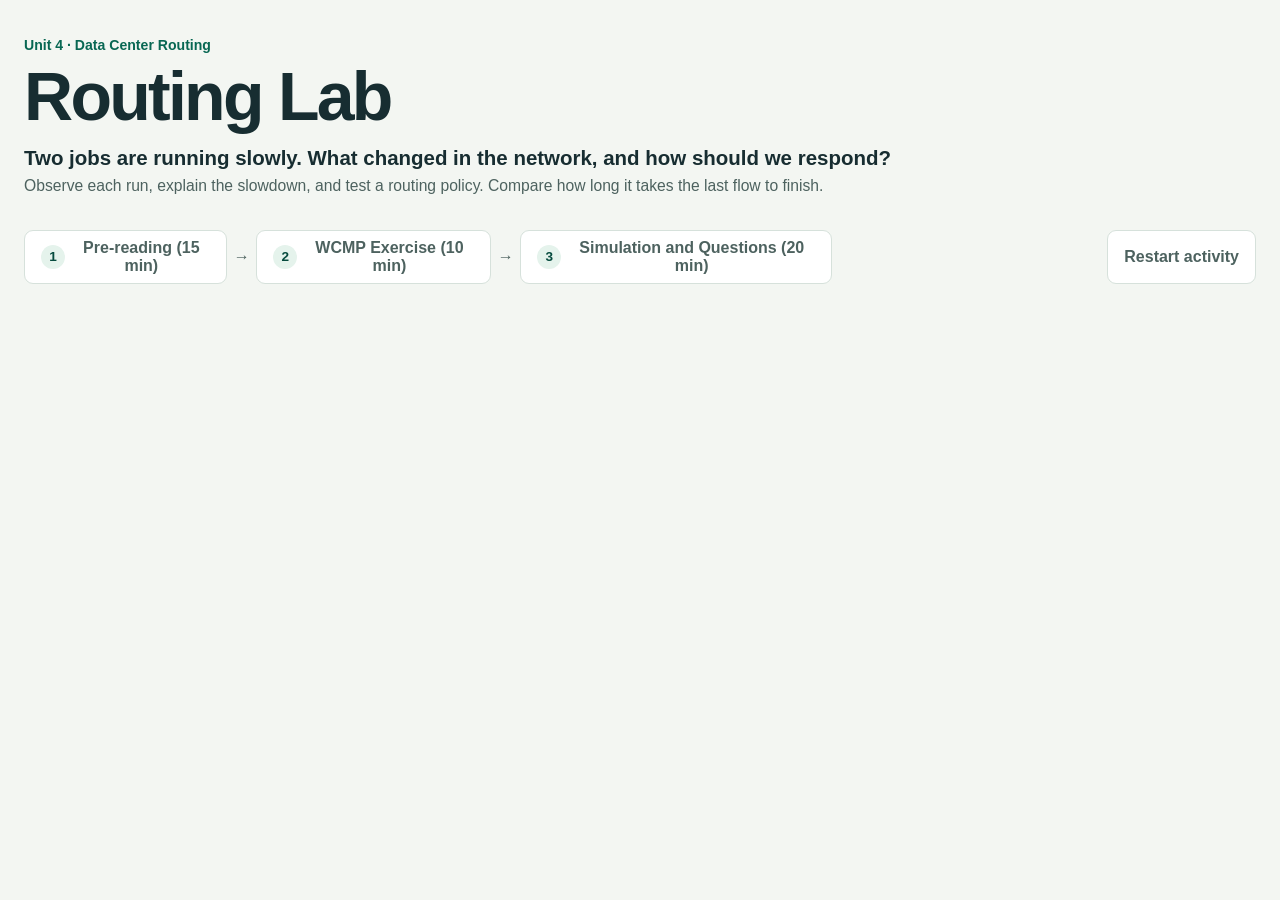
==== index.html @ 0ff70d75 "Clarify activity order and surface simulation results" ====
<!doctype html>
<html lang="en">
<head>
  <meta charset="utf-8">
  <meta name="viewport" content="width=device-width, initial-scale=1">
  <meta name="description" content="A routing lab comparing ECMP, WCMP, and FlowBender across two network scenarios.">
  <title>Routing Lab | Class Preparation</title>
  <link rel="stylesheet" href="lab.css">
  <link rel="stylesheet" href="exercise.css">
  <script defer src="lab.js"></script>
</head>
<body>
<main id="routing-classroom-activity" class="page">
  <header class="page-header">
    <div>
      <p class="eyebrow">Unit 4 · Data Center Routing</p>
      <h1>Routing Lab</h1>
      <p class="intro">Two jobs are running slowly. What changed in the network, and how should we respond?</p>
      <p class="intro intro-secondary">Observe each run, explain the slowdown, and test a routing policy. Compare how long it takes the last flow to finish.</p>
    </div>
  </header>

  <nav class="activity-tabs" aria-label="Activity order">
    <button id="reading-tab" type="button" aria-controls="reading" aria-expanded="false"><span class="activity-step">1</span><span>Pre-reading (15 min)</span></button>
    <span class="activity-arrow" aria-hidden="true">→</span>
    <button id="exercise-tab" type="button" aria-controls="wcmp-exercise" aria-expanded="false"><span class="activity-step">2</span><span>WCMP Exercise (10 min)</span></button>
    <span class="activity-arrow" aria-hidden="true">→</span>
    <button id="simulation-tab" type="button" aria-controls="simulation-panel" aria-expanded="false"><span class="activity-step">3</span><span>Simulation and Questions (20 min)</span></button>
    <button id="rp-reset-activity" class="reset-activity" type="button">Restart activity</button>
  </nav>

  <section class="reading-guide" id="reading" aria-labelledby="reading-tab" hidden>
    <h2 id="reading-title">Read before you run <span class="reading-time">(15 min)</span></h2>
    <p>Read the short excerpts in order. Then complete the WCMP Exercise before starting the simulation. PDF page numbers start at the first page of the file. Count lines from the start of the specified paragraph.</p>
    <div class="reading-papers">
      <details class="reading-paper" data-reading-paper="wcmp">
        <summary>WCMP <span class="reading-time">(7 min)</span></summary>
        <div class="reading-content">
          <ol class="reading-excerpts">
            <li><details class="reading-section">
              <summary>The problem <span class="reading-time">(4 min)</span></summary>
              <div class="reading-content">
                <p>PDF page 1, Abstract. Read both paragraphs in full: lines 1–12 of paragraph 1 and lines 1–11 of paragraph 2.</p>
                <a href="https://cse.hkust.edu.hk/~kaichen/courses/spring2015/comp6611/papers/wcmp-eurosys14.pdf#page=1" target="_blank" rel="noopener">Open WCMP, PDF page 1</a>
                <div><label class="reading-check"><input type="checkbox" data-read-item="wcmp-problem" aria-label="Mark the WCMP problem section as read"> Read</label></div>
              </div>
            </details></li>
            <li><details class="reading-section">
              <summary>The proposed solution <span class="reading-time">(3 min)</span></summary>
              <div class="reading-content">
                <p>PDF page 4, Section 3.1, paragraph 2, lines 1–7. Start at “To implement weighted hashing” and stop after “associated with that egress port.”</p>
                <a href="https://cse.hkust.edu.hk/~kaichen/courses/spring2015/comp6611/papers/wcmp-eurosys14.pdf#page=4" target="_blank" rel="noopener">Open WCMP, PDF page 4</a>
                <div><label class="reading-check"><input type="checkbox" data-read-item="wcmp-solution" aria-label="Mark the WCMP solution section as read"> Read</label></div>
              </div>
            </details></li>
          </ol>
          <label class="reading-check reading-check-all"><input type="checkbox" data-read-all> Mark all WCMP sections as read</label>
        </div>
      </details>
      <details class="reading-paper" data-reading-paper="flowbender">
        <summary>FlowBender <span class="reading-time">(8 min)</span></summary>
        <div class="reading-content">
          <ol class="reading-excerpts">
            <li><details class="reading-section">
              <summary>The problem <span class="reading-time">(2 min)</span></summary>
              <div class="reading-content">
                <p>PDF page 1, Abstract, paragraph 1, lines 1–8. Start at “Datacenter networks provide” and stop after “degrading performance of other flows as well.”</p>
                <a href="https://conferences2.sigcomm.org/co-next/2014/CoNEXT_papers/p149.pdf#page=1" target="_blank" rel="noopener">Open FlowBender, PDF page 1</a>
                <div><label class="reading-check"><input type="checkbox" data-read-item="flowbender-problem" aria-label="Mark the FlowBender problem section as read"> Read</label></div>
              </div>
            </details></li>
            <li><details class="reading-section">
              <summary>Two ways to compare approaches <span class="reading-time">(2 min)</span></summary>
              <div class="reading-content">
                <p>PDF page 2, Introduction, paragraph 3 (the first on this page), lines 1–5. Start at “The solution space for load balancing” and stop after “in a given flow.”</p>
                <a href="https://conferences2.sigcomm.org/co-next/2014/CoNEXT_papers/p149.pdf#page=2" target="_blank" rel="noopener">Open FlowBender, PDF page 2</a>
                <div><label class="reading-check"><input type="checkbox" data-read-item="flowbender-comparison" aria-label="Mark the FlowBender comparison section as read"> Read</label></div>
              </div>
            </details></li>
            <li><details class="reading-section">
              <summary>The proposed solution <span class="reading-time">(3 min)</span></summary>
              <div class="reading-content">
                <p>PDF page 2, Introduction, paragraph 4 (the second on this page), lines 1–11. Start at “We propose FlowBender” and stop after “selectively re-routed.”</p>
                <a href="https://conferences2.sigcomm.org/co-next/2014/CoNEXT_papers/p149.pdf#page=2" target="_blank" rel="noopener">Open FlowBender, PDF page 2</a>
                <div><label class="reading-check"><input type="checkbox" data-read-item="flowbender-solution" aria-label="Mark the FlowBender solution section as read"> Read</label></div>
              </div>
            </details></li>
          </ol>
          <details class="ecn-note reading-section">
            <summary>How FlowBender uses ECN <span class="reading-time">(1 min)</span></summary>
            <p>A congested switch can mark a packet using Explicit Congestion Notification (ECN). The receiver echoes the congestion signal in its acknowledgment, so the sender learns that the packet encountered congestion along the path. If the fraction of acknowledgments reporting congestion exceeds a threshold, the sender changes a packet header value that the switches use for hashing. Subsequent packets in the same flow may then take a different path.</p>
            <label class="reading-check"><input type="checkbox" data-read-item="flowbender-ecn" aria-label="Mark the ECN explanation as read"> Read</label>
          </details>
          <label class="reading-check reading-check-all"><input type="checkbox" data-read-all> Mark all FlowBender sections as read</label>
        </div>
      </details>
    </div>
    <a class="button primary" href="#wcmp-exercise" data-open-section="wcmp-exercise">Start the WCMP exercise</a>
  </section>

  <section id="wcmp-exercise" class="wcmp-exercise" aria-labelledby="exercise-tab" hidden>
    <header>
      <p class="eyebrow">WCMP · Figure 2(a) · About 10 min</p>
      <h2 id="exercise-title" tabindex="-1">Follow the 12 flows</h2>
      <p>Twelve flows travel from the source switch to the same destination. Every link shown has a capacity of 10 Gb/s. At the start, ECMP assigns three flows to each of the source switch’s four uplinks.</p>
    </header>
    <div class="exercise-layout">
      <figure class="exercise-figure">
        <svg class="exercise-diagram" viewBox="0 0 600 357" role="img" aria-labelledby="exercise-diagram-title exercise-diagram-desc">
          <title id="exercise-diagram-title">Two-stage Clos topology from WCMP Figure 2(a)</title>
          <desc id="exercise-diagram-desc">Three S2 switches above three S1 switches and host groups. Traffic travels up from S1₀ through the S2 layer and down to S1₂.</desc>
          <defs>
            <marker id="exercise-arrowhead" markerWidth="9" markerHeight="9" refX="8" refY="4.5" orient="auto" markerUnits="userSpaceOnUse">
              <path d="M0 0 L9 4.5 L0 9 Z" fill="#172d31"/>
            </marker>
          </defs>
          <g class="exercise-physical-links" fill="none">
            <path d="M118 71 V235 M132 71 V235 M293 71 V235 M307 71 V235 M468 71 V235 M482 71 V235"/>
            <path d="M125 71 L300 235 M125 71 L475 235 M300 71 L125 235 M300 71 L475 235 M475 71 L125 235 M475 71 L300 235"/>
          </g>
          <g class="exercise-host-links" fill="none">
            <path d="M125 278 V303 M300 278 V303 M475 278 V303"/>
          </g>
          <g class="exercise-switches">
            <rect class="upper-switch" x="72" y="25" width="106" height="46" rx="6"/>
            <rect class="upper-switch" x="247" y="25" width="106" height="46" rx="6"/>
            <rect class="upper-switch" x="422" y="25" width="106" height="46" rx="6"/>
            <text x="125" y="53">S2₀</text><text x="300" y="53">S2₁</text><text x="475" y="53">S2₂</text>
            <rect class="endpoint-switch" x="72" y="235" width="106" height="43" rx="6"/>
            <rect x="247" y="235" width="106" height="43" rx="6"/>
            <rect class="endpoint-switch" x="422" y="235" width="106" height="43" rx="6"/>
            <text x="125" y="261">S1₀</text><text x="300" y="261">S1₁</text><text x="475" y="261">S1₂</text>
            <rect x="85" y="294" width="72" height="29" rx="3"/><rect x="89" y="298" width="72" height="29" rx="3"/><rect x="93" y="302" width="72" height="29" rx="3"/>
            <rect x="260" y="294" width="72" height="29" rx="3"/><rect x="264" y="298" width="72" height="29" rx="3"/><rect x="268" y="302" width="72" height="29" rx="3"/>
            <rect x="435" y="294" width="72" height="29" rx="3"/><rect x="439" y="298" width="72" height="29" rx="3"/><rect x="443" y="302" width="72" height="29" rx="3"/>
            <text x="129" y="321">Hosts</text><text x="304" y="321">Hosts</text><text x="479" y="321">Hosts</text>
            <text class="diagram-caption" x="125" y="348">1.1.3.0/24</text><text class="diagram-caption" x="300" y="348">1.1.2.0/24</text><text class="diagram-caption" x="475" y="348">1.1.1.0/24</text>
          </g>
          <g class="exercise-flow-arrows">
            <path id="exercise-source-arrow" d="M57 298 V245"/>
            <g data-diagram-drop="a"><path class="exercise-hit-area" d="M109 214 V181"/><path id="exercise-uplink-arrow-a" d="M109 214 V181"/></g>
            <g data-diagram-drop="b"><path class="exercise-hit-area" d="M139 190 V155"/><path id="exercise-uplink-arrow-b" d="M139 190 V155"/></g>
            <g data-diagram-drop="c"><path class="exercise-hit-area" d="M162 206 L194 176"/><path id="exercise-uplink-arrow-c" d="M162 206 L194 176"/></g>
            <g data-diagram-drop="d"><path class="exercise-hit-area" d="M183 219 L220 202"/><path id="exercise-uplink-arrow-d" d="M183 219 L220 202"/></g>
            <path id="exercise-shared-link" d="M164 78 L209 101"/>
            <path id="exercise-downlink-arrow-1" d="M323 80 L354 110"/>
            <path id="exercise-downlink-arrow-2" d="M494 80 V111"/>
          </g>
          <g class="exercise-link-labels">
            <text id="exercise-source-count" x="52" y="266" text-anchor="end">12</text>
            <text x="52" y="284" text-anchor="end">flows</text>
            <text id="exercise-link-a" x="101" y="187" text-anchor="end">3</text>
            <text id="exercise-link-b" x="147" y="160">3</text>
            <text id="exercise-link-c" x="195" y="169">3</text>
            <text id="exercise-link-d" x="226" y="205">3</text>
            <text id="exercise-downlink-0" x="216" y="100">6</text>
            <text id="exercise-downlink-1" x="362" y="108">3</text>
            <text id="exercise-downlink-2" x="503" y="106">3</text>
          </g>
        </svg>
        <figcaption>Topology from <a href="https://cse.hkust.edu.hk/~kaichen/courses/spring2015/comp6611/papers/wcmp-eurosys14.pdf#page=2" target="_blank" rel="noopener">WCMP Figure 2(a)</a>. Dashed lines show physical links. Arrows show the direction and number of flows.</figcaption>
        <dl class="exercise-metrics" aria-label="Current allocation">
          <div><dt>Flows assigned</dt><dd id="exercise-assigned">12 / 12</dd></div>
          <div><dt>Slowest flow</dt><dd id="exercise-rate">1.67 Gb/s</dd></div>
        </dl>
      </figure>
      <section class="exercise-task" id="exercise-diagnosis" aria-labelledby="exercise-question">
        <p class="eyebrow">Step 1 of 2</p>
        <h3 id="exercise-question" tabindex="-1">Why do some flows get less bandwidth?</h3>
        <form id="exercise-answer">
          <fieldset>
            <legend class="sr-only">Choose the explanation that fits the diagram</legend>
            <label><input type="radio" name="cause" value="split" required> The flows are unevenly split across the four source uplinks.</label>
            <label><input type="radio" name="cause" value="capacity"> Some physical links have less than 10 Gb/s of capacity.</label>
            <label><input type="radio" name="cause" value="shared"> Flows from two uplinks share one link farther downstream.</label>
          </fieldset>
          <button class="button primary" type="submit">Check answer</button>
        </form>
        <p class="exercise-feedback" id="exercise-feedback" role="status" hidden></p>
        <button class="button primary" id="exercise-continue" type="button" hidden>Redistribute the flows</button>
      </section>
      <section class="exercise-task" id="exercise-allocation" aria-labelledby="exercise-allocation-title" hidden>
        <p class="eyebrow">Step 2 of 2</p>
        <h3 id="exercise-allocation-title" tabindex="-1">Maximize the slowest flow’s rate</h3>
        <p class="exercise-goal">Assign all 12 flows. Find a split that gives the slowest flow as much bandwidth as possible.</p>
        <div class="exercise-feedback success exercise-complete" id="exercise-success" hidden>
          <div role="status">
            <h4>Success! Every flow gets 2.5 Gb/s.</h4>
            <p>Each link into the destination carries four flows. Uplinks A and B share one downstream link, so their total matters. The paper illustrates WCMP’s 1:1:2:2 hashing weights with a split of 2, 2, 4, 4.</p>
          </div>
          <a class="button primary exercise-next" href="#start-simulation" data-open-section="simulation-panel">Continue to the simulation</a>
        </div>
        <p>Drag flows from the bank onto an uplink arrow or card. You can also select a flow and then select a card. The arrows show how many flows each link carries.</p>
        <div class="exercise-drop-zone exercise-bank" data-drop-zone="bank">
          <button class="exercise-drop-label" type="button" data-place="bank">Flow bank <strong data-count>12</strong></button>
          <div class="exercise-tokens" data-tokens></div>
        </div>
        <div class="exercise-uplinks" aria-label="Source uplinks">
          <div class="exercise-drop-zone" data-drop-zone="a"><button class="exercise-drop-label" type="button" data-place="a">A · S2₀ <strong data-count>0</strong></button><div class="exercise-tokens" data-tokens></div></div>
          <div class="exercise-drop-zone" data-drop-zone="b"><button class="exercise-drop-label" type="button" data-place="b">B · S2₀ <strong data-count>0</strong></button><div class="exercise-tokens" data-tokens></div></div>
          <div class="exercise-drop-zone" data-drop-zone="c"><button class="exercise-drop-label" type="button" data-place="c">C · S2₁ <strong data-count>0</strong></button><div class="exercise-tokens" data-tokens></div></div>
          <div class="exercise-drop-zone" data-drop-zone="d"><button class="exercise-drop-label" type="button" data-place="d">D · S2₂ <strong data-count>0</strong></button><div class="exercise-tokens" data-tokens></div></div>
        </div>
        <p id="exercise-move-status" class="fine" aria-live="polite"></p>
        <div class="exercise-actions">
          <button class="button subtle" id="exercise-back" type="button">Back to diagnosis</button>
          <button class="button subtle" id="exercise-reset" type="button">Return all flows to the bank</button>
        </div>
      </section>
    </div>
  </section>

  <section id="simulation-panel" aria-labelledby="simulation-tab" hidden>
  <section class="simulation-intro" aria-labelledby="simulation-intro-title">
    <h2 id="simulation-intro-title" tabindex="-1">How to use the simulation</h2>
    <p>The numbered hosts on the left send packets to one receiver on the right. Packets travel along two paths, A and B. Color and number identify each flow. The diagram shows each path’s capacity and the packets waiting in its queue.</p>
    <p>In each case, run the healthy network first, then see what changes. Use the diagram to diagnose the slowdown. Predict what a routing policy will do, test it, and compare how many cycles it takes for the last packet to arrive. Answer the review questions and bring one observation to class.</p>
  </section>
  <nav class="journey" id="start-simulation" tabindex="-1" aria-label="Activity progress">
    <ol class="journey-cases">
      <li id="rp-case-a"><span class="journey-number">A</span><span>Case A</span></li>
      <li id="rp-case-b"><span class="journey-number">B</span><span>Case B</span></li>
      <li id="rp-case-review"><span class="journey-number">C</span><span>Class discussion</span></li>
    </ol>
    <div id="rp-stage-progress" class="progress" role="progressbar" aria-label="Activity progress" aria-valuemax="13" aria-valuemin="0" aria-valuenow="0"><span id="rp-stage-fill"></span></div>
    <div id="rp-stage" class="journey-count"></div>
  </nav>

  <div class="workspace">
    <section class="task" aria-labelledby="rp-heading">
      <ol class="step-list" id="rp-steps" aria-label="Case steps">
        <li>Baseline</li><li>Observe</li><li>Diagnose</li><li>Test</li><li>Compare</li>
      </ol>
      <h2 id="rp-heading" tabindex="-1"></h2>
      <p id="rp-context" class="context"></p>
      <a href="#rp-results" id="rp-view-results" class="results-link" hidden><span aria-hidden="true">↓</span> View the queue graph and results table</a>
      <div id="rp-question-title" class="question-title"></div>
      <div id="rp-answers" class="answers" role="group" aria-labelledby="rp-question-title">
        <button type="button" class="answer" id="rp-option-0" aria-pressed="false"><span class="answer-letter" aria-hidden="true">A</span><span><strong id="rp-option-name-0" hidden></strong><span id="rp-option-text-0"></span></span></button>
        <button type="button" class="answer" id="rp-option-1" aria-pressed="false"><span class="answer-letter" aria-hidden="true">B</span><span><strong id="rp-option-name-1" hidden></strong><span id="rp-option-text-1"></span></span></button>
        <button type="button" class="answer" id="rp-option-2" aria-pressed="false"><span class="answer-letter" aria-hidden="true">C</span><span><strong id="rp-option-name-2" hidden></strong><span id="rp-option-text-2"></span></span></button>
      </div>
      <div class="feedback" id="rp-feedback" aria-live="polite" hidden></div>
      <section id="rp-class-note" class="class-note" aria-labelledby="note-title" hidden>
        <h3 id="note-title">Bring one observation to class</h3>
        <label for="rp-note">Imagine you are the sender and receive congestion feedback. What evidence from the simulation would help you decide what to do? Which of that evidence can the sender actually see?</label>
        <textarea id="rp-note" rows="4" maxlength="500" placeholder="Before trying another path, I would want to know…"></textarea>
        <p class="fine">Your answer is saved in this browser. Bring it to the discussion. It is ungraded.</p>
      </section>
      <div class="task-footer">
        <p id="rp-next-hint" class="fine"></p>
        <div class="action-row">
          <div class="primary-slot">
            <button type="button" class="button primary" id="rp-guide" hidden>Go to the run ↓</button>
            <button type="button" class="button primary" id="rp-check" disabled hidden>Check answer</button>
            <button type="button" class="button primary" id="rp-next" disabled hidden>Next</button>
          </div>
          <button type="button" class="button subtle" id="rp-back" disabled>Back</button>
        </div>
        <button type="button" class="button subtle" id="rp-another" disabled hidden>Try another policy</button>
      </div>
    </section>

    <section class="simulation" aria-labelledby="sim-title">
      <div class="sim-header">
        <div><h2 id="sim-title">Network simulation</h2><p id="rp-run-title"></p></div>
        <span id="rp-active-method" dir="ltr" class="method"></span>
      </div>
      <div class="diagram-card">
        <div class="diagram-controls">
          <div class="transport" aria-label="Run controls">
            <button id="rp-play" type="button" class="button run">Run</button>
            <button id="rp-pause" type="button" class="button deck-button" disabled>Pause</button>
            <button id="rp-restart" type="button" class="button deck-button">Reset run</button>
          </div>
          <label class="speed">Speed <output id="rp-speed-label" dir="ltr">1×</output><input type="range" id="rp-speed" min=".25" max="2" step=".25" value="1"></label>
        </div>
        <div class="diagram">
          <svg id="rp-network" class="rp-network" role="img" aria-label="Senders, two paths, packets, capacities, and queues"></svg>
        </div>
        <div class="diagram-status" id="rp-clock"></div>
        <p class="diagram-key">A flow’s number and color identify its packets. Dashed links are down. A thick white outline marks congestion.</p>
      </div>
      <div id="rp-event" class="event" aria-live="polite" hidden></div>
      <a href="#rp-heading" id="rp-return" class="button subtle return-link" hidden>Continue the activity ↑</a>
      <section id="rp-results" class="analysis-panel run-results" aria-labelledby="results-title" tabindex="-1" hidden>
        <h3 id="results-title">Run results</h3>
        <section id="rp-comparison" aria-labelledby="comparison-title" hidden>
          <div class="panel-head">
            <h4 id="comparison-title">Queue length by cycle</h4>
            <label>Path <select id="rp-chart-path"><option value="0">A</option><option value="1">B</option></select></label>
          </div>
          <div class="chart-legend"><span class="chart-key baseline">Baseline · <bdi>ECMP</bdi></span><span class="chart-key">Trial · <bdi id="rp-chart-method"></bdi></span></div>
          <svg id="rp-chart" class="rp-chart" viewBox="0 0 420 155" role="img" aria-label="Queue length by cycle"></svg>
          <p id="rp-chart-summary"></p>
          <p class="fine">Each line ends when the last packet arrives in that run.</p>
        </section>
        <h4>Completion times by policy</h4>
        <div id="rp-scores" class="scores"></div>
        <a href="#rp-heading" id="rp-back-to-question" class="button subtle" hidden>↑ Back to the activity</a>
      </section>
      <section id="rp-tracker" class="analysis-panel" aria-labelledby="track-title" hidden>
        <div class="panel-head"><h3 id="track-title">Flow tracker</h3>
          <label id="rp-flow-picker" hidden>Highlight <select id="rp-flow-filter"><option value="all">All flows</option><option value="0">Flow 1</option><option value="1">Flow 2</option><option value="2">Flow 3</option><option value="3">Flow 4</option><option value="4">Flow 5</option><option value="5">Flow 6</option></select></label>
        </div>
        <p id="rp-track-status"></p>
        <ol id="rp-timeline" class="timeline"></ol>
      </section>
      <details id="rp-flow-details" class="flow-details"><summary>Flow completion times</summary><div id="rp-flow-progress"></div></details>
    </section>
  </div>
  <footer class="page-footer">
    <details>
      <summary>What does the model simulate?</summary>
      <p>Each run starts with new flows. A sender produces one packet per cycle, and each active link forwards one packet per cycle. Trials use the same network conditions as the slow baseline, with a different routing policy.</p>
      <p>A switch marks congestion when its queue reaches four packets. Feedback takes time to return, and the sender checks it in time windows. The model simplifies controller updates, rate control, packet loss, and packet reordering. Completion times come from the simulation.</p>
    </details>
  </footer>
  </section>
</main>
<script src="tabs.js"></script>
<script src="exercise.js"></script>
<script src="reading.js"></script>
</body>
</html>
---- lab.css ----
:root {
  color-scheme: light;
  font-family: "Rubik", Arial, sans-serif;
  color: #172d31;
  background: #f3f6f2;
  --ink: #172d31;
  --muted-ink: #4d625f;
  --line: #d6e1db;
  --paper: #fff;
  --accent: #086753;
  --accent-dark: #064b3e;
  --soft: #e5f3ec;
  --viz-series-1: #087b60;
  --viz-series-2: #a35419;
  --viz-series-3: #3965ad;
  --viz-series-4: #964a92;
  --viz-series-5: #93651b;
  --viz-series-6: #258293;
  --foreground: var(--ink);
  --muted-foreground: #526666;
  --border: #c9d6d1;
}
* { box-sizing: border-box; }
[hidden] { display: none !important; }
body { margin: 0; }
button, input, select, textarea { font: inherit; }
button, select, summary { cursor: pointer; }
button:disabled { cursor: default; }
:focus-visible { outline: 3px solid #0c866d; outline-offset: 3px; }
a { color: var(--accent); }
summary { font-weight: 700; }
h1, h2, h3, p, ol, dl, dd { margin: 0; }
p { line-height: 1.55; }
.page { width: min(100% - 3rem, 1270px); margin-inline: auto; padding-block: 2.2rem 2rem; }
.page-header { display: flex; justify-content: space-between; align-items: start; gap: 1.25rem; margin-block-end: 1.6rem; }
.eyebrow { color: var(--accent); font-size: .88rem; font-weight: 700; }
h1 { font-size: clamp(2.45rem, 5.5vw, 4.25rem); line-height: 1.03; letter-spacing: -.04em; margin-block: .28rem .65rem; }
.intro { font-weight: 700; font-size: clamp(1.05rem, 2vw, 1.28rem); }
.intro-secondary { font-size: .98rem; font-weight: 400; color: var(--muted-ink); }
.activity-tabs { display: flex; flex-wrap: wrap; gap: .4rem; margin-block-end: 1rem; padding-block: .4rem; position: sticky; top: 0; z-index: 2; background: #f3f6f2; }
.activity-tabs button { display: inline-flex; align-items: center; justify-content: center; gap: .45rem; min-height: 44px; padding: .5rem 1rem; border: 1px solid var(--line); border-radius: 9px; background: var(--paper); color: var(--muted-ink); font-weight: 700; }
.activity-tabs button[aria-expanded="true"] { background: var(--accent); color: #fff; border-color: var(--accent); }
.activity-tabs button:hover:not([aria-expanded="true"]) { background: var(--soft); color: var(--accent-dark); }
.activity-step { display: grid; place-items: center; flex: 0 0 1.5rem; height: 1.5rem; border-radius: 50%; background: var(--soft); color: var(--accent-dark); font-size: .85rem; }
.activity-arrow { display: none; align-self: center; color: var(--muted-ink); }
.activity-tabs .reset-activity { margin-inline-start: auto; }
.simulation-intro { padding: 1rem; margin-block-end: 1rem; border: 1px solid var(--line); border-radius: 14px; background: var(--paper); }
.simulation-intro h2 { font-size: 1.15rem; }
.simulation-intro p { margin-block-start: .45rem; color: var(--muted-ink); max-width: 82ch; }
.reading-guide > .button { display: inline-flex; align-items: center; text-decoration: none; }
.reading-guide { display: grid; gap: .85rem; border: 1px solid var(--line); border-radius: 18px; background: var(--paper); padding: clamp(1rem, 2vw, 1.6rem); margin-block-end: 1rem; }
.reading-guide > p, .reading-excerpts p { color: var(--muted-ink); }
.reading-papers { display: grid; grid-template-columns: repeat(2, minmax(0, 1fr)); gap: .8rem; align-items: start; }
.reading-paper { border: 1px solid var(--line); border-radius: 12px; padding: 1rem; }
.reading-time { color: var(--muted-ink); white-space: nowrap; font-size: .9em; font-weight: 500; }
.reading-content { margin-block-start: .55rem; }
.reading-excerpts { padding-inline-start: 1.5rem; margin-block-start: .55rem; }
.reading-excerpts li + li { margin-block-start: .9rem; }
.reading-excerpts p { margin-block: .18rem .25rem; }
.reading-excerpts a { font-weight: 700; font-size: .9rem; }
.reading-section > summary { padding-block: .4rem; }
.reading-check { display: inline-flex; align-items: center; gap: .35rem; min-height: 36px; margin-block-start: .5rem; padding-inline: .45rem; border: 1px solid var(--line); border-radius: 7px; background: #f4f8f6; cursor: pointer; font-size: .85rem; }
.reading-check input { accent-color: var(--accent); margin: 0; }
.reading-check:has(input:checked) { background: var(--soft); border-color: var(--accent); }
.reading-check-all, .ecn-note { margin-block-start: 1rem; }
.ecn-note { background: var(--soft); border-radius: 9px; padding: .3rem .65rem; }
.ecn-note p { margin-block-start: .45rem; }
.reading-guide > .button { justify-self: start; }
#reading, #start-simulation, #rp-heading, #rp-results { scroll-margin-block-start: 8rem; }
.journey { display: grid; grid-template-columns: minmax(0, 1fr) auto; column-gap: 1rem; align-items: center; padding: .7rem .95rem; border: 1px solid var(--line); border-radius: 14px; background: var(--paper); margin-block-end: 1rem; }
.journey-cases { list-style: none; padding: 0; grid-column: 1/-1; display: grid; grid-template-columns: repeat(3, 1fr); gap: .45rem; margin-block-end: .6rem; }
.journey-cases li { display: flex; align-items: center; gap: .5rem; min-height: 36px; color: var(--muted-ink); padding-inline: .34rem; font-size: .91rem; }
.journey-cases li[aria-current="step"] { color: var(--accent-dark); font-weight: 700; }
.journey-number { display: grid; place-items: center; flex: 0 0 1.65rem; block-size: 1.65rem; border-radius: 50%; background: #edf2ef; }
[aria-current="step"] .journey-number { background: var(--accent); color: #fff; }
.progress { height: 5px; border-radius: 10px; overflow: hidden; background: #e5ece7; }
.progress span { display: block; background: var(--accent); width: 0; height: 100%; }
.journey-count { font-size: .8rem; color: var(--muted-ink); }
.workspace { display: grid; grid-template-columns: minmax(300px, .87fr) minmax(0, 1.4fr); gap: 1rem; align-items: start; }
.task, .simulation { padding: clamp(.9rem, 2vw, 1.45rem); background: var(--paper); border: 1px solid var(--line); border-radius: 18px; min-width: 0; }
.task { display: grid; gap: .75rem; }
.task h2 { font-size: clamp(1.4rem, 2vw, 1.75rem); line-height: 1.15; }
.step-list { display: flex; flex-wrap: wrap; gap: .28rem; list-style: none; padding: 0; margin-block-end: .25rem; }
.step-list li { padding: .28rem .47rem; border-radius: 6px; color: var(--muted-ink); font-size: .81rem; }
.step-list [aria-current="step"] { color: var(--accent-dark); background: var(--soft); font-weight: 700; }
.context { color: var(--muted-ink); }
.question-title { font-size: 1.02rem; font-weight: 700; line-height: 1.45; }
.question-title:empty { display: none; }
.answers { display: grid; gap: .5rem; }
.answer { text-align: start; display: grid; grid-template-columns: auto minmax(0,1fr); align-items: center; gap: .65rem; padding: .65rem .7rem; min-height: 56px; border: 1px solid var(--line); border-radius: 10px; background: #fcfdfc; color: var(--ink); line-height: 1.35; }
.answer strong { display: block; text-align: start; unicode-bidi: isolate; margin-block-end: .13rem; }
.answer-letter { display: grid; place-items: center; block-size: 1.65rem; inline-size: 1.65rem; border-radius: .4rem; background: #edf2ef; font-size: .82rem; }
.answer:hover:not(:disabled) { border-color: #588e80; }
.answer[aria-pressed="true"] { border-color: var(--accent); background: var(--soft); box-shadow: inset 0 0 0 1px var(--accent); }
.answer[aria-pressed="true"] .answer-letter { background: var(--accent); color: #fff; }
.feedback, .event { border-radius: 9px; padding: .68rem .78rem; background: #eff6f2; color: #224f43; line-height: 1.5; font-size: .93rem; }
.feedback[data-state="retry"] { background: #fff3df; color: #6d4717; }
.task-footer { border-top: 1px solid var(--line); padding-block-start: .85rem; display: grid; gap: .55rem; }
.action-row { display: grid; grid-template-columns: minmax(0, 1fr) auto; gap: .5rem; }
.primary-slot > button { width: 100%; }
.button { border: 1px solid transparent; border-radius: 8px; min-height: 42px; padding: .44rem .72rem; line-height: 1.18; font-weight: 700; }
.primary { color: #fff; background: var(--accent); }
.primary:hover:not(:disabled) { background: var(--accent-dark); }
.subtle { color: var(--accent-dark); background: #f2f7f4; border-color: var(--line); }
.subtle:hover:not(:disabled) { background: var(--soft); }
.button:disabled { opacity: .50; }
.fine { color: var(--muted-ink); font-size: .86rem; }
.class-note { background: var(--soft); border-radius: 11px; padding: .8rem; display: grid; gap: .55rem; }
.class-note label { line-height: 1.5; }
textarea, select { border: 1px solid #adc2b9; border-radius: 7px; background: #fff; color: var(--ink); padding: .42rem .5rem; }
textarea { width: 100%; resize: vertical; }
.simulation { display: grid; gap: .85rem; scroll-margin-top: 1rem; }
.sim-header, .panel-head { display: flex; align-items: center; justify-content: space-between; flex-wrap: wrap; gap: .45rem .8rem; }
.sim-header h2 { font-size: 1.28rem; }
.sim-header p { color: var(--muted-ink); font-size: .91rem; }
.method { font-family: "IBM Plex Mono", ui-monospace, monospace; color: var(--accent-dark); background: var(--soft); font-weight: 700; border-radius: 7px; padding: .34rem .6rem; font-size: .83rem; }
.diagram-card { background: #132c30; border-radius: 13px; color: #edf7f2; overflow: hidden; --foreground:#eef8f3; --border:#547a79; --muted:#294e50; --muted-foreground:#a0bdba; --background:#183638; --viz-series-1:#63e6a5; --viz-series-2:#ffa261; --viz-series-3:#91afff; --viz-series-4:#fa95df; --viz-series-5:#f8dc6d; --viz-series-6:#64dcee; }
.diagram-controls { display: flex; flex-wrap: wrap; align-items: center; justify-content: space-between; gap: .55rem; padding: .7rem; border-bottom: 1px solid #3a5a5c; }
.transport { display: grid; grid-template-columns: repeat(3, minmax(0, 1fr)); gap: .35rem; min-width: 0; }
.deck-button, .run { min-height: 36px; }
.run { background: #a0ebce; color: #143830; }
.run:hover:not(:disabled) { background: #c3f8e2; }
.deck-button { background: #224245; color: #edf7f2; border-color: #486b6b; }
.deck-button:hover:not(:disabled) { background: #305457; }
.diagram-controls :focus-visible { outline-color: #a0ebce; }
.speed { display: flex; align-items: center; gap: .35rem; font-size: .8rem; }
.speed output { width: 2.1rem; font-variant-numeric: tabular-nums; }
.speed input { max-width: 6.1rem; accent-color: #a0ebce; }
.diagram { background-color: #183638; background-image: radial-gradient(#547a7960 1px,transparent 1px); background-size: 18px 18px; }
.rp-network { display: block; width: 100%; height: 308px; }
.rp-network text { font-size: 12px; font-weight: 600; fill: var(--foreground); }
.rp-network .flow-number { fill: #132c30; font-weight: 800; }
.rp-network .packet-number { font-size: 10px; }
.rp-structure { stroke: var(--border); stroke-width: 1.5; fill: none; }
.diagram-status { padding: .6rem .8rem .2rem; font-weight: 700; font-variant-numeric: tabular-nums; }
.diagram-key { padding: .15rem .8rem .65rem; color: #c4dcd6; font-size: .82rem; }
.analysis-panel { border: 1px solid var(--line); border-radius: 12px; padding: .8rem; display: grid; gap: .45rem; }
.analysis-panel h3 { font-size: 1.05rem; }
.run-results { gap: .65rem; }
.run-results > h3 { font-size: 1.15rem; }
.run-results h4 { margin: 0; font-size: 1rem; }
#rp-comparison { display: grid; gap: .45rem; }
.results-link { display: flex; align-items: center; gap: .55rem; padding: .65rem .75rem; border: 1px solid #78a594; border-radius: 9px; background: var(--soft); color: var(--accent-dark); font-weight: 700; text-underline-offset: .2em; }
.run-results .button { display: inline-flex; align-items: center; justify-self: start; text-decoration: none; }
.panel-head label, .analysis-panel p { font-size: .9rem; }
.rp-chart { display: block; width: 100%; height: auto; direction: ltr; max-height: 215px; }
.rp-chart text { fill: var(--foreground); font-size: 11px; }
.chart-legend { display: flex; flex-wrap: wrap; gap: .8rem; font-size: .82rem; }
.chart-key { display: inline-flex; align-items: center; gap: .3rem; }
.chart-key::before { content: ""; width: 1.1rem; border-top: 3px solid var(--viz-series-1); }
.chart-key.baseline::before { border-top: 3px dashed var(--muted-foreground); }
.timeline { padding-inline-start: 1.2rem; font-size: .9rem; line-height: 1.45; }
.timeline li+li { margin-block-start: .35rem; }
.table { border-collapse: collapse; width: 100%; text-align: start; }
.table td, .table th { border-bottom: 1px solid var(--line); padding: .45rem .4rem; text-align: start; font-size: .9rem; }
.table td div { direction: ltr; text-align: start; }
.text-small, .scores { font-size: .88rem; color: var(--muted-ink); line-height: 1.5; }
.scores .text-small { margin-block-start: .55rem; }
.rp-flow { display: grid; grid-template-columns: 64px 1fr 52px; align-items: center; gap: .5rem; direction: ltr; margin-block-start: .45rem; }
.rp-track { height: 8px; background: #dce9e1; border-radius: 4px; overflow: hidden; }
.rp-track span { display: block; height: 100%; }
.flow-details, .page-footer { font-size: .9rem; color: var(--muted-ink); }
.page-footer { margin-block-start: 1rem; padding: .55rem .3rem; }
.page-footer p { margin-block-start: .45rem; max-width: 70ch; }
@media (min-width: 900px) {
  .activity-arrow { display: inline; }
  .task { position: sticky; top: 4.15rem; }
}
@media (max-width: 899px) {
  .workspace { grid-template-columns: 1fr; }
  .page { width: min(100% - 1.2rem, 690px); padding-block-start: 1.1rem; }
  .page-header { flex-wrap: wrap; gap: .7rem; margin-block-end: .85rem; }
  .reading-papers { grid-template-columns: 1fr; }
  .rp-network { height: 282px; }
}
@media (max-width: 420px) {
  .activity-tabs { display: grid; grid-template-columns: repeat(2, minmax(0, 1fr)); }
  .activity-tabs button { padding-inline: .45rem; font-size: .9rem; }
  .activity-tabs .reset-activity { margin-inline-start: 0; }
  .journey { padding-inline: .55rem; }
  .journey-cases li { font-size: .76rem; gap: .24rem; padding-inline: 0; }
  .journey-number { flex-basis: 1.25rem; block-size: 1.25rem; }
  .diagram-controls { padding: .55rem; }
  .transport { width: 100%; }
  .transport .button { font-size: .84rem; }
  .rp-network { height: 258px; }
}

.return-link { text-align: center; text-decoration: none; }
@media (min-width: 900px) { .return-link { display: none; } }
---- exercise.css ----
.wcmp-exercise {
  display: grid;
  gap: 1rem;
  padding: clamp(.9rem, 2vw, 1.5rem);
  border: 1px solid var(--line);
  border-radius: 18px;
  background: var(--paper);
}
.wcmp-exercise header > p:last-child { max-width: 75ch; margin-block-start: .4rem; color: var(--muted-ink); }
#exercise-title, #exercise-allocation-title, #simulation-intro-title { scroll-margin-block-start: 7.5rem; }
.exercise-layout { display: grid; grid-template-columns: minmax(0, 1.35fr) minmax(0, 1fr); gap: 1rem; align-items: start; }
.exercise-figure { margin: 0; min-width: 0; border: 1px solid var(--line); border-radius: 12px; overflow: hidden; }
.exercise-diagram { display: block; width: 100%; background: #f4f8f6; }
.exercise-diagram text { fill: var(--ink); font-weight: 700; font-size: 15px; }
.exercise-diagram .diagram-caption { fill: var(--muted-ink); font-size: 13px; }
.exercise-switches rect { fill: white; stroke: #6c827c; stroke-width: 1.5; }
.exercise-switches .upper-switch { fill: #dbeaf8; }
.exercise-switches .endpoint-switch { fill: #fff1d2; }
.exercise-switches text { text-anchor: middle; }
.exercise-physical-links { stroke: #ad4b40; stroke-width: 1.8; stroke-dasharray: 6 4; }
.exercise-host-links { stroke: #172d31; stroke-width: 3; }
.exercise-flow-arrows path { fill: none; stroke: #172d31; stroke-width: 3.3; stroke-linecap: round; marker-end: url(#exercise-arrowhead); }
.exercise-flow-arrows path.empty-flow { opacity: .4; }
.exercise-flow-arrows path.bottleneck { stroke: #a3362f; stroke-width: 5.5; }
.exercise-flow-arrows .exercise-hit-area { stroke: transparent; stroke-width: 30; marker-end: none; }
.exercise-flow-arrows [data-diagram-drop].drop-target path:not(.exercise-hit-area) { stroke: #087b60; stroke-width: 6; opacity: 1; }
.exercise-link-labels { pointer-events: none; }
.exercise-link-labels text { paint-order: stroke; stroke: #f4f8f6; stroke-width: 5; stroke-linejoin: round; font-size: 16px; }
.exercise-figure figcaption { padding: .55rem .7rem; font-size: .84rem; color: var(--muted-ink); }
.exercise-metrics { display: grid; grid-template-columns: 1fr 1fr; background: #f4f8f6; padding: .65rem .75rem; gap: .5rem; }
.exercise-metrics dt { font-size: .85rem; color: var(--muted-ink); }
.exercise-metrics dd { font-size: 1.15rem; font-weight: 700; font-variant-numeric: tabular-nums; }
.exercise-task, #exercise-answer { display: grid; align-content: start; gap: .7rem; min-width: 0; }
#exercise-answer fieldset { display: grid; gap: .5rem; border: 0; margin: 0; padding: 0; min-width: 0; }
#exercise-answer label { display: flex; align-items: flex-start; padding: .6rem .7rem; gap: .55rem; line-height: 1.45; border: 1px solid var(--line); border-radius: 8px; cursor: pointer; }
#exercise-answer label:has(input:checked) { background: var(--soft); border-color: var(--accent); }
#exercise-answer input { margin: .22em 0 0; accent-color: var(--accent); flex-shrink: 0; }
#exercise-answer .button, .exercise-task > .button { justify-self: start; }
.exercise-feedback { padding: .7rem .8rem; border-radius: 8px; color: #6d4717; background: #fff3df; }
.exercise-feedback.success { color: #224f43; background: var(--soft); }
.exercise-feedback p { margin-block-start: .25rem; }
.exercise-goal { font-weight: 650; }
.exercise-complete { border: 2px solid var(--accent); padding: .9rem; scroll-margin-block-start: 8rem; }
.exercise-complete h4 { margin: 0; font-size: 1.15rem; }
.exercise-complete .exercise-next { margin-block-start: .7rem; }
.exercise-actions { display: flex; flex-wrap: wrap; gap: .5rem; }
.exercise-uplinks { display: grid; grid-template-columns: repeat(2, minmax(0, 1fr)); gap: .45rem; }
.exercise-drop-zone { min-width: 0; padding: .45rem; border: 1px dashed #8ba89e; border-radius: 8px; background: #fcfdfc; }
.exercise-drop-zone.drop-target { border-color: var(--accent); background: var(--soft); outline: 2px solid var(--accent); outline-offset: -2px; }
.exercise-bank { background: #f4f8f6; }
.exercise-drop-label { display: flex; align-items: center; justify-content: space-between; gap: .3rem; width: 100%; min-height: 38px; padding: .3rem .45rem; border: 0; border-radius: 5px; color: var(--accent-dark); background: var(--soft); font-weight: 700; text-align: left; }
.exercise-drop-label strong { min-width: 1.25rem; text-align: center; font-variant-numeric: tabular-nums; }
.exercise-tokens { display: flex; flex-wrap: wrap; gap: .24rem; min-height: 2.4rem; margin-block-start: .35rem; }
.exercise-token { display: grid; place-items: center; width: 2rem; height: 2rem; padding: 0; border-radius: 50%; border: 1px solid #4f8c7f; background: #e0f3ee; color: #153e35; font-size: .82rem; font-weight: 800; cursor: grab; touch-action: none; user-select: none; }
.exercise-token[aria-pressed="true"] { outline: 2px solid var(--accent); outline-offset: 1px; }
.exercise-token.is-dragging { opacity: .42; }
.exercise-drag-ghost { position: fixed; z-index: 5; pointer-events: none; transform: translate(-50%, -50%); box-shadow: 0 .2rem .5rem #132c3040; }
.exercise-next { display: inline-flex; align-items: center; text-decoration: none; }
.sr-only { position: absolute; width: 1px; height: 1px; margin: -1px; overflow: hidden; clip-path: inset(50%); white-space: nowrap; }
@media (max-width: 800px) {
  .exercise-layout { grid-template-columns: 1fr; }
}
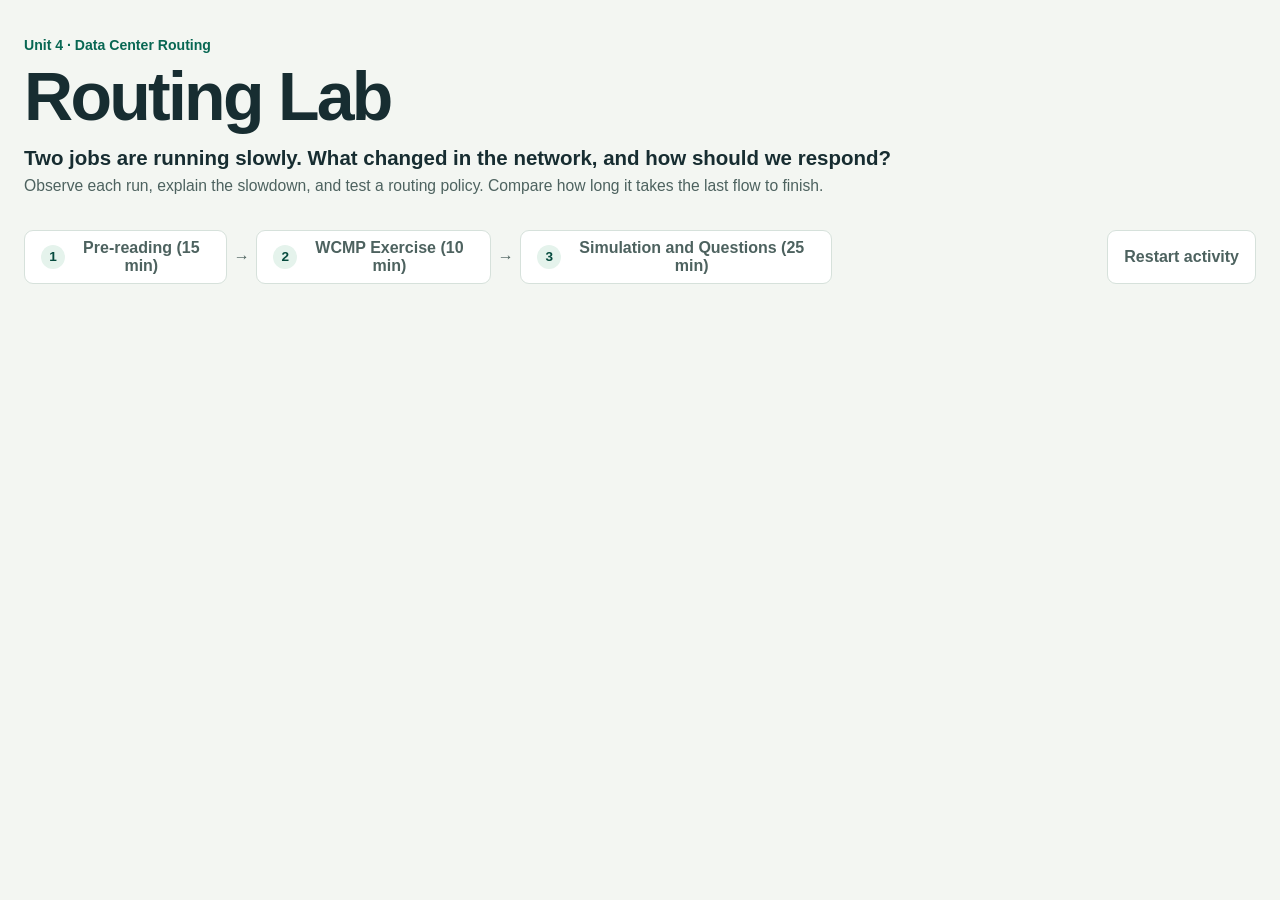
==== commit 910c4427: "Set simulation estimate to 25 minutes" ====
--- a/index.html
+++ b/index.html
@@ -5,9 +5,9 @@
   <meta name="viewport" content="width=device-width, initial-scale=1">
   <meta name="description" content="A routing lab comparing ECMP, WCMP, and FlowBender across two network scenarios.">
   <title>Routing Lab | Class Preparation</title>
-  <link rel="stylesheet" href="lab.css">
+  <link rel="stylesheet" href="lab.css?v=2">
   <link rel="stylesheet" href="exercise.css">
-  <script defer src="lab.js"></script>
+  <script defer src="lab.js?v=2"></script>
 </head>
 <body>
 <main id="routing-classroom-activity" class="page">
@@ -25,7 +25,7 @@
     <span class="activity-arrow" aria-hidden="true">→</span>
     <button id="exercise-tab" type="button" aria-controls="wcmp-exercise" aria-expanded="false"><span class="activity-step">2</span><span>WCMP Exercise (10 min)</span></button>
     <span class="activity-arrow" aria-hidden="true">→</span>
-    <button id="simulation-tab" type="button" aria-controls="simulation-panel" aria-expanded="false"><span class="activity-step">3</span><span>Simulation and Questions (20 min)</span></button>
+    <button id="simulation-tab" type="button" aria-controls="simulation-panel" aria-expanded="false"><span class="activity-step">3</span><span>Simulation and Questions (25 min)</span></button>
     <button id="rp-reset-activity" class="reset-activity" type="button">Restart activity</button>
   </nav>
 
@@ -318,7 +318,7 @@
   </footer>
   </section>
 </main>
-<script src="tabs.js"></script>
+<script src="tabs.js?v=2"></script>
 <script src="exercise.js"></script>
 <script src="reading.js"></script>
 </body>
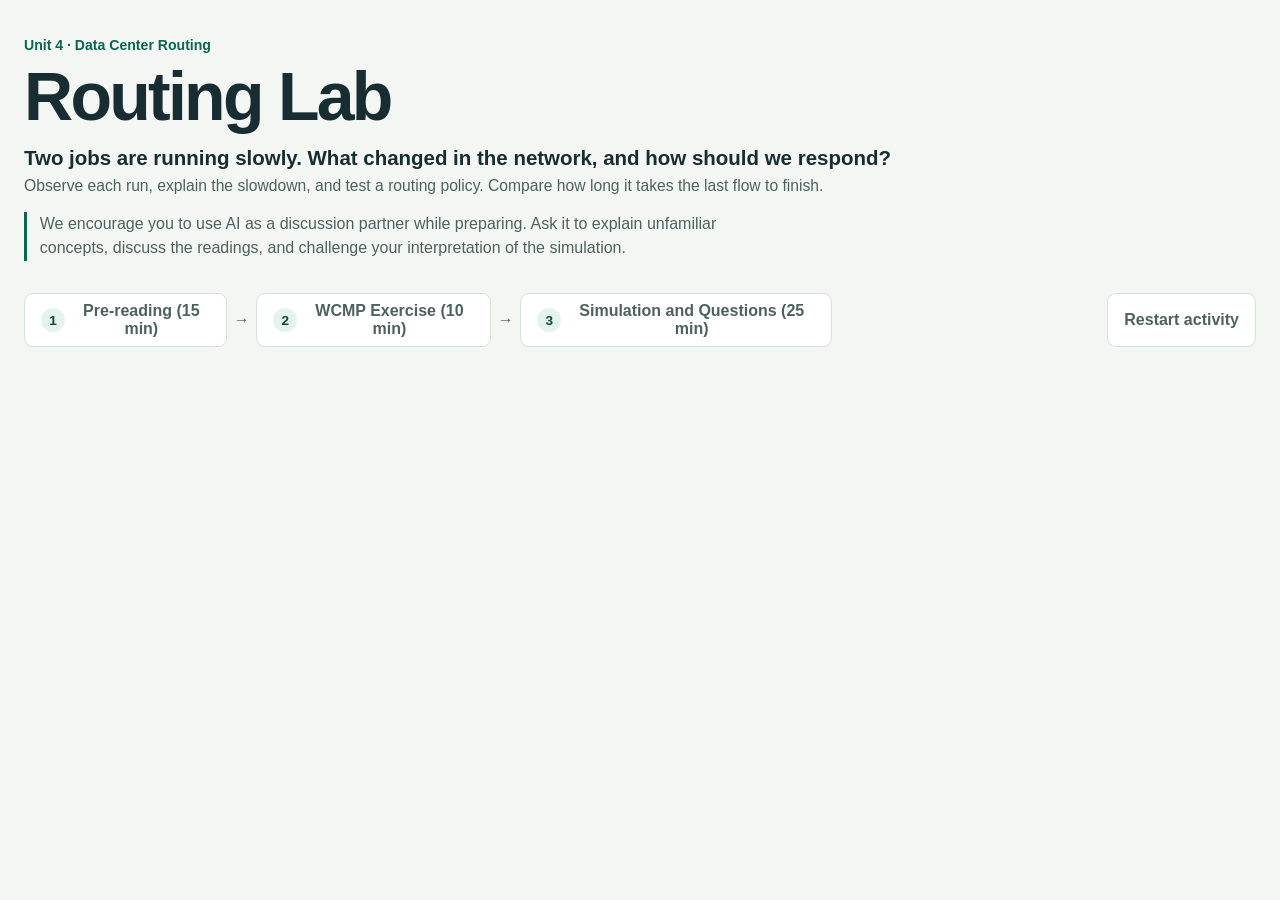
==== commit d21cd612: "Add visual simulation guide and clarify ECN feedback" ====
--- a/index.html
+++ b/index.html
@@ -5,9 +5,9 @@
   <meta name="viewport" content="width=device-width, initial-scale=1">
   <meta name="description" content="A routing lab comparing ECMP, WCMP, and FlowBender across two network scenarios.">
   <title>Routing Lab | Class Preparation</title>
-  <link rel="stylesheet" href="lab.css?v=2">
+  <link rel="stylesheet" href="lab.css?v=3">
   <link rel="stylesheet" href="exercise.css">
-  <script defer src="lab.js?v=2"></script>
+  <script defer src="lab.js?v=3"></script>
 </head>
 <body>
 <main id="routing-classroom-activity" class="page">
@@ -17,6 +17,7 @@
       <h1>Routing Lab</h1>
       <p class="intro">Two jobs are running slowly. What changed in the network, and how should we respond?</p>
       <p class="intro intro-secondary">Observe each run, explain the slowdown, and test a routing policy. Compare how long it takes the last flow to finish.</p>
+      <p class="ai-study-note">We encourage you to use AI as a discussion partner while preparing. Ask it to explain unfamiliar concepts, discuss the readings, and challenge your interpretation of the simulation.</p>
     </div>
   </header>
 
@@ -215,6 +216,78 @@
     <h2 id="simulation-intro-title" tabindex="-1">How to use the simulation</h2>
     <p>The numbered hosts on the left send packets to one receiver on the right. Packets travel along two paths, A and B. Color and number identify each flow. The diagram shows each path’s capacity and the packets waiting in its queue.</p>
     <p>In each case, run the healthy network first, then see what changes. Use the diagram to diagnose the slowdown. Predict what a routing policy will do, test it, and compare how many cycles it takes for the last packet to arrive. Answer the review questions and bring one observation to class.</p>
+    <details class="visual-guide">
+      <summary>Visual guide to the simulation</summary>
+      <div class="visual-guide-grid">
+        <figure class="guide-card">
+          <svg class="guide-image guide-network" viewBox="0 0 340 150" role="img" aria-label="Numbered colored senders on the left send matching data packets to one receiver on the right">
+            <path d="M40 42 L130 75 H295 M40 75 H130 M40 108 L130 75" class="guide-wire"/>
+            <circle cx="40" cy="42" r="12" fill="#63e6a5"/><circle cx="40" cy="75" r="12" fill="#ffa261"/><circle cx="40" cy="108" r="12" fill="#91afff"/>
+            <g class="guide-packet-number"><text x="40" y="46">1</text><text x="40" y="79">2</text><text x="40" y="112">3</text></g>
+            <circle cx="176" cy="75" r="9" fill="#63e6a5"/><circle cx="213" cy="75" r="9" fill="#ffa261"/>
+            <g class="guide-packet-number"><text x="176" y="79">1</text><text x="213" y="79">2</text></g>
+            <circle cx="295" cy="75" r="12" fill="#294e50" stroke="#a0bdba"/>
+            <text x="52" y="139">Senders</text><text x="210" y="53">Data</text><text x="291" y="111">Receiver</text>
+          </svg>
+          <figcaption><h3>Senders and data packets</h3><p>Numbered hosts on the left send data to one receiver on the right, with each packet’s number and color identifying its flow.</p></figcaption>
+        </figure>
+        <figure class="guide-card">
+          <svg class="guide-image guide-network" viewBox="0 0 340 150" role="img" aria-label="Three solid parallel links give a capacity of three packets per cycle; one solid and two dashed links give a capacity of one">
+            <text x="170" y="23">Parallel links within a path</text>
+            <g stroke="#eef8f3" stroke-width="2"><path d="M55 45 H285 M55 55 H285 M55 65 H285"/><path d="M55 105 H285"/></g>
+            <path d="M55 115 H285 M55 125 H285" stroke="#a0bdba" stroke-width="2" stroke-dasharray="4 5"/>
+            <text x="170" y="86">Capacity 3</text><text x="170" y="146">Capacity 1</text>
+          </svg>
+          <figcaption><h3>Links and capacity</h3><p>Paths A and B each contain parallel links, and every solid link can forward one packet per cycle while a dashed link is down.</p></figcaption>
+        </figure>
+        <figure class="guide-card">
+          <svg class="guide-image guide-network" viewBox="0 0 340 150" role="img" aria-label="Colored blocks represent queued packets, and a white outline identifies a data packet marked for congestion">
+            <text x="88" y="32">Waiting packets</text>
+            <g fill="#63e6a5"><rect x="45" y="52" width="13" height="11"/><rect x="63" y="52" width="13" height="11"/><rect x="81" y="52" width="13" height="11"/></g>
+            <g fill="#ffa261"><rect x="99" y="52" width="13" height="11"/><rect x="117" y="52" width="13" height="11"/><rect x="45" y="69" width="13" height="11"/></g>
+            <g fill="#91afff"><rect x="63" y="69" width="13" height="11"/><rect x="81" y="69" width="13" height="11"/><rect x="99" y="69" width="13" height="11"/></g>
+            <text x="88" y="108">Queued 9</text>
+            <path d="M165 63 H297" class="guide-wire"/>
+            <rect x="157" y="55" width="16" height="16" fill="#294e50" stroke="#a0bdba"/>
+            <circle cx="248" cy="63" r="10" fill="#ffa261" stroke="#eef8f3" stroke-width="3"/>
+            <text x="248" y="67" class="guide-packet-number">2</text>
+            <text x="244" y="108">ECN-marked data</text>
+          </svg>
+          <figcaption><h3>Queues and ECN marks</h3><p>Colored blocks show waiting packets, and the switch marks data packets with ECN when the queue reaches the congestion threshold, shown by a white outline.</p></figcaption>
+        </figure>
+        <figure class="guide-card">
+          <svg class="guide-image guide-network" viewBox="0 0 340 150" role="img" aria-label="A receiver echoes ECN congestion information in a gold ACK packet returning left toward the sender">
+            <text x="49" y="29">Sender</text><text x="287" y="29">Receiver</text>
+            <circle cx="49" cy="55" r="12" fill="#63e6a5"/><text x="49" y="59" class="guide-packet-number">1</text>
+            <circle cx="287" cy="55" r="12" fill="#294e50" stroke="#a0bdba"/>
+            <path d="M65 55 H269" class="guide-wire"/><path d="M259 50 L269 55 L259 60" fill="none" stroke="#a0bdba"/>
+            <circle cx="183" cy="55" r="9" fill="#63e6a5" stroke="#eef8f3" stroke-width="3"/>
+            <path d="M287 73 V108 H49" stroke="#ffd17a" fill="none" stroke-dasharray="4 5"/><path d="M58 102 L49 108 L58 114" fill="none" stroke="#ffd17a" stroke-width="2"/>
+            <g transform="translate(166 108)"><rect x="-25" y="-10" width="50" height="20" rx="5" fill="#ffd17a"/><text x="-5" y="4" class="guide-ack-label">ACK</text><circle cx="15" cy="0" r="7" fill="#63e6a5"/><text x="15" y="3" class="guide-ack-number">1</text></g>
+            <text x="170" y="141" class="guide-ecn-label">ECN feedback to sender</text>
+          </svg>
+          <figcaption><h3>ECN feedback and FlowBender</h3><p>Gold ACK packets carry ECN feedback from the receiver to each sender, and FlowBender uses the fraction reporting congestion to decide when to try a new hash input.</p></figcaption>
+        </figure>
+        <figure class="guide-card">
+          <svg class="guide-image" viewBox="0 0 340 150" role="img" aria-label="Example queue graph with cycles on the horizontal axis and queued packets on the vertical axis, using a dashed baseline and solid trial line">
+            <path d="M46 24 V112 H312" fill="none" stroke="#adc2b9"/>
+            <path d="M46 105 L104 68 L160 35 L234 59 L306 112" fill="none" stroke="#526666" stroke-width="2" stroke-dasharray="5 4"/>
+            <path d="M46 105 L104 86 L160 74 L212 112" fill="none" stroke="#087b60" stroke-width="3"/>
+            <text x="164" y="138">Cycles</text><text x="53" y="16" text-anchor="start">Queued packets</text>
+            <text x="253" y="35">Baseline</text><text x="240" y="85" fill="#087b60">Trial</text>
+          </svg>
+          <figcaption><h3>Queue graph</h3><p>After a trial, compare the queue over time with the dashed ECMP baseline and use the path selector to inspect either path.</p></figcaption>
+        </figure>
+        <figure class="guide-card">
+          <svg class="guide-image" viewBox="0 0 340 150" role="img" aria-label="Results table with policy and cycles columns, showing an ECMP baseline row and a tested policy row">
+            <path d="M25 52 H315 M25 89 H315 M25 126 H315" stroke="#d6e1db"/>
+            <g text-anchor="start"><text x="32" y="37">Policy</text><text x="32" y="77">ECMP</text><text x="32" y="114">Tested policy</text></g>
+            <g text-anchor="end"><text x="304" y="37">Cycles</text><text x="304" y="77">…</text><text x="304" y="114">…</text></g>
+          </svg>
+          <figcaption><h3>Completion-time table</h3><p>The table below each trial compares cycles until all packets arrive for every policy you have run in that case, with fewer cycles meaning a faster finish.</p></figcaption>
+        </figure>
+      </div>
+    </details>
   </section>
   <nav class="journey" id="start-simulation" tabindex="-1" aria-label="Activity progress">
     <ol class="journey-cases">
@@ -279,7 +352,8 @@
           <svg id="rp-network" class="rp-network" role="img" aria-label="Senders, two paths, packets, capacities, and queues"></svg>
         </div>
         <div class="diagram-status" id="rp-clock"></div>
-        <p class="diagram-key">A flow’s number and color identify its packets. Dashed links are down. A thick white outline marks congestion.</p>
+        <p class="diagram-key">Numbered colored circles are data packets. Dashed links are down. A white outline means the switch marked a data packet with ECN.</p>
+        <p class="diagram-key feedback-key"><span class="ack-key" aria-hidden="true">ACK</span> Gold ACKs return ECN feedback to senders. FlowBender uses this feedback to decide when to try rerouting.</p>
       </div>
       <div id="rp-event" class="event" aria-live="polite" hidden></div>
       <a href="#rp-heading" id="rp-return" class="button subtle return-link" hidden>Continue the activity ↑</a>
@@ -313,7 +387,7 @@
     <details>
       <summary>What does the model simulate?</summary>
       <p>Each run starts with new flows. A sender produces one packet per cycle, and each active link forwards one packet per cycle. Trials use the same network conditions as the slow baseline, with a different routing policy.</p>
-      <p>A switch marks congestion when its queue reaches four packets. Feedback takes time to return, and the sender checks it in time windows. The model simplifies controller updates, rate control, packet loss, and packet reordering. Completion times come from the simulation.</p>
+      <p>A switch marks data packets with ECN when its queue reaches four packets. The receiver echoes ECN in acknowledgments (ACKs), and the sender checks the fraction reporting congestion in time windows. The animation shows the ACKs that report congestion. The model simplifies controller updates, rate control, packet loss, and packet reordering. Completion times come from the simulation.</p>
     </details>
   </footer>
   </section>
--- a/lab.css
+++ b/lab.css
@@ -37,6 +37,7 @@
 h1 { font-size: clamp(2.45rem, 5.5vw, 4.25rem); line-height: 1.03; letter-spacing: -.04em; margin-block: .28rem .65rem; }
 .intro { font-weight: 700; font-size: clamp(1.05rem, 2vw, 1.28rem); }
 .intro-secondary { font-size: .98rem; font-weight: 400; color: var(--muted-ink); }
+.ai-study-note { max-width: 85ch; margin-block-start: .85rem; padding-inline-start: .8rem; border-inline-start: 3px solid var(--accent); color: var(--muted-ink); }
 .activity-tabs { display: flex; flex-wrap: wrap; gap: .4rem; margin-block-end: 1rem; padding-block: .4rem; position: sticky; top: 0; z-index: 2; background: #f3f6f2; }
 .activity-tabs button { display: inline-flex; align-items: center; justify-content: center; gap: .45rem; min-height: 44px; padding: .5rem 1rem; border: 1px solid var(--line); border-radius: 9px; background: var(--paper); color: var(--muted-ink); font-weight: 700; }
 .activity-tabs button[aria-expanded="true"] { background: var(--accent); color: #fff; border-color: var(--accent); }
@@ -47,6 +48,23 @@
 .simulation-intro { padding: 1rem; margin-block-end: 1rem; border: 1px solid var(--line); border-radius: 14px; background: var(--paper); }
 .simulation-intro h2 { font-size: 1.15rem; }
 .simulation-intro p { margin-block-start: .45rem; color: var(--muted-ink); max-width: 82ch; }
+.visual-guide { margin-block-start: 1rem; border: 1px solid var(--line); border-radius: 10px; background: #f7faf8; }
+.visual-guide > summary { padding: .85rem 1rem; color: var(--accent-dark); }
+.visual-guide-grid { display: grid; grid-template-columns: repeat(3, minmax(0, 1fr)); gap: .85rem; padding: 0 1rem 1rem; }
+.guide-card { min-width: 0; margin: 0; border: 1px solid var(--line); border-radius: 10px; background: white; overflow: hidden; }
+.guide-image { display: block; width: 100%; height: auto; background: #fff; text-anchor: middle; }
+.guide-image text { font-family: inherit; font-size: 14px; fill: var(--ink); }
+.guide-image .guide-packet-number, .guide-image .guide-ack-label, .guide-image .guide-ack-number { fill: #132c30; font-weight: 700; }
+.guide-image .guide-packet-number text { fill: #132c30; font-weight: 700; }
+.guide-image .guide-ack-label { font-size: 12px; }
+.guide-image .guide-ack-number { font-size: 10px; }
+.guide-image .guide-ecn-label { fill: #ffd17a; }
+.guide-network { background: #183638; }
+.guide-network text { fill: #eef8f3; }
+.guide-wire { fill: none; stroke: #a0bdba; stroke-width: 1.5; }
+.guide-card figcaption { padding: .8rem; }
+.guide-card h3 { font-size: 1rem; }
+.guide-card p { margin-block-start: .35rem; font-size: .94rem; }
 .reading-guide > .button { display: inline-flex; align-items: center; text-decoration: none; }
 .reading-guide { display: grid; gap: .85rem; border: 1px solid var(--line); border-radius: 18px; background: var(--paper); padding: clamp(1rem, 2vw, 1.6rem); margin-block-end: 1rem; }
 .reading-guide > p, .reading-excerpts p { color: var(--muted-ink); }
@@ -127,13 +145,19 @@
 .speed output { width: 2.1rem; font-variant-numeric: tabular-nums; }
 .speed input { max-width: 6.1rem; accent-color: #a0ebce; }
 .diagram { background-color: #183638; background-image: radial-gradient(#547a7960 1px,transparent 1px); background-size: 18px 18px; }
-.rp-network { display: block; width: 100%; height: 308px; }
+.rp-network { display: block; width: 100%; height: 380px; }
 .rp-network text { font-size: 12px; font-weight: 600; fill: var(--foreground); }
 .rp-network .flow-number { fill: #132c30; font-weight: 800; }
 .rp-network .packet-number { font-size: 10px; }
+.rp-network .ecn-ack-label { fill: #132c30; font-size: 11px; font-weight: 800; }
+.rp-network .ecn-ack-number { fill: #132c30; font-size: 10px; font-weight: 800; }
+.rp-network .ecn-return-label { fill: #ffd17a; }
+.rp-network .ecn-return-status { fill: #c4dcd6; font-size: 11px; font-weight: 500; }
 .rp-structure { stroke: var(--border); stroke-width: 1.5; fill: none; }
 .diagram-status { padding: .6rem .8rem .2rem; font-weight: 700; font-variant-numeric: tabular-nums; }
 .diagram-key { padding: .15rem .8rem .65rem; color: #c4dcd6; font-size: .82rem; }
+.feedback-key { display: flex; align-items: start; gap: .45rem; }
+.ack-key { display: inline-block; flex: 0 0 auto; padding: .05rem .3rem; border-radius: 4px; background: #ffd17a; color: #132c30; font-size: .75rem; font-weight: 800; }
 .analysis-panel { border: 1px solid var(--line); border-radius: 12px; padding: .8rem; display: grid; gap: .45rem; }
 .analysis-panel h3 { font-size: 1.05rem; }
 .run-results { gap: .65rem; }
@@ -171,8 +195,10 @@
   .page { width: min(100% - 1.2rem, 690px); padding-block-start: 1.1rem; }
   .page-header { flex-wrap: wrap; gap: .7rem; margin-block-end: .85rem; }
   .reading-papers { grid-template-columns: 1fr; }
-  .rp-network { height: 282px; }
-}
+  .visual-guide-grid { grid-template-columns: repeat(2, minmax(0, 1fr)); }
+  .rp-network { height: 360px; }
+}
+@media (max-width: 560px) { .visual-guide-grid { grid-template-columns: 1fr; } }
 @media (max-width: 420px) {
   .activity-tabs { display: grid; grid-template-columns: repeat(2, minmax(0, 1fr)); }
   .activity-tabs button { padding-inline: .45rem; font-size: .9rem; }
@@ -183,7 +209,7 @@
   .diagram-controls { padding: .55rem; }
   .transport { width: 100%; }
   .transport .button { font-size: .84rem; }
-  .rp-network { height: 258px; }
+  .rp-network { height: 330px; }
 }
 
 .return-link { text-align: center; text-decoration: none; }
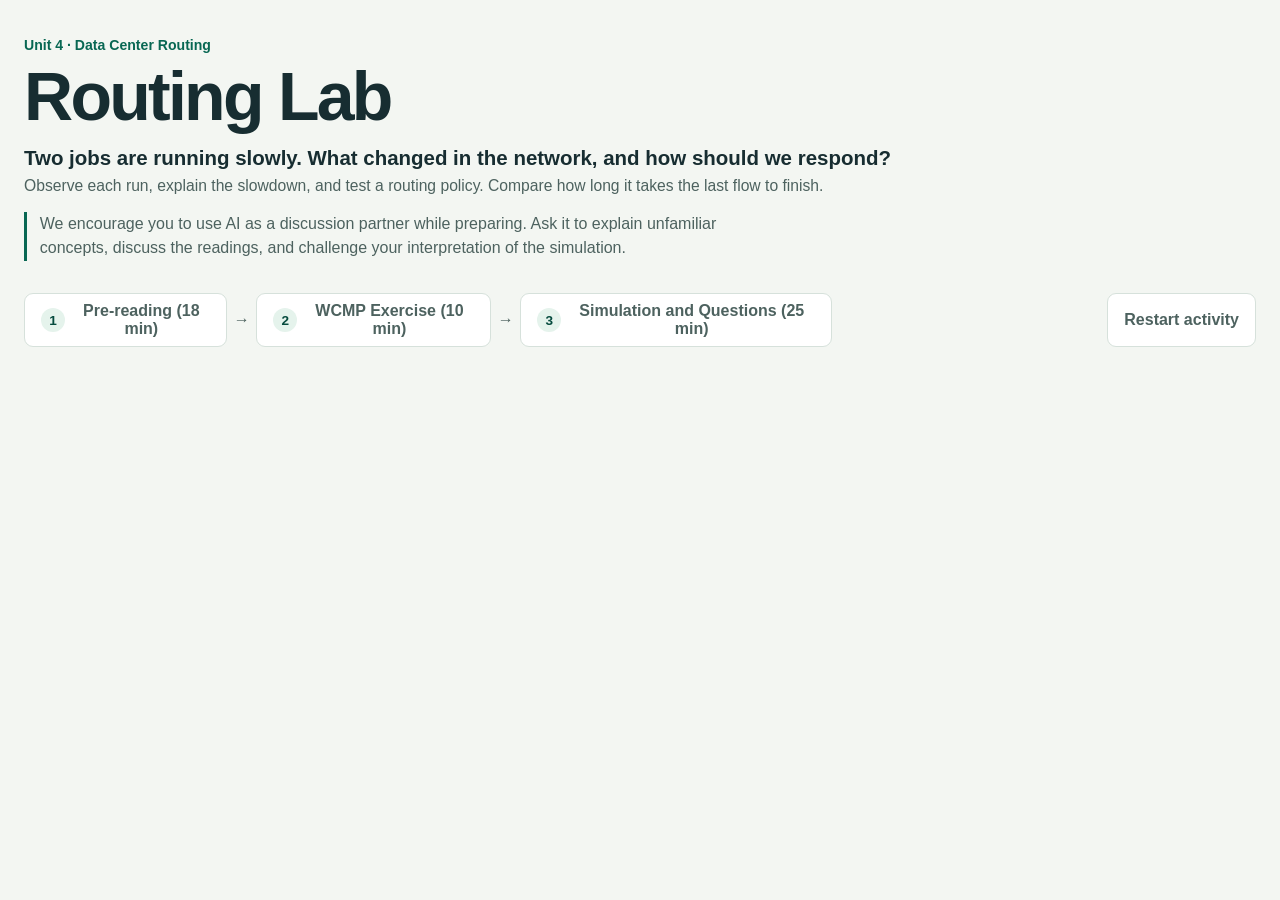
==== commit a94e6903: "Extend pre-reading with fairness and host-based routing motivation" ====
--- a/index.html
+++ b/index.html
@@ -5,9 +5,9 @@
   <meta name="viewport" content="width=device-width, initial-scale=1">
   <meta name="description" content="A routing lab comparing ECMP, WCMP, and FlowBender across two network scenarios.">
   <title>Routing Lab | Class Preparation</title>
-  <link rel="stylesheet" href="lab.css?v=3">
+  <link rel="stylesheet" href="lab.css?v=4">
   <link rel="stylesheet" href="exercise.css">
-  <script defer src="lab.js?v=3"></script>
+  <script defer src="lab.js?v=4"></script>
 </head>
 <body>
 <main id="routing-classroom-activity" class="page">
@@ -22,7 +22,7 @@
   </header>
 
   <nav class="activity-tabs" aria-label="Activity order">
-    <button id="reading-tab" type="button" aria-controls="reading" aria-expanded="false"><span class="activity-step">1</span><span>Pre-reading (15 min)</span></button>
+    <button id="reading-tab" type="button" aria-controls="reading" aria-expanded="false"><span class="activity-step">1</span><span>Pre-reading (18 min)</span></button>
     <span class="activity-arrow" aria-hidden="true">→</span>
     <button id="exercise-tab" type="button" aria-controls="wcmp-exercise" aria-expanded="false"><span class="activity-step">2</span><span>WCMP Exercise (10 min)</span></button>
     <span class="activity-arrow" aria-hidden="true">→</span>
@@ -31,11 +31,11 @@
   </nav>
 
   <section class="reading-guide" id="reading" aria-labelledby="reading-tab" hidden>
-    <h2 id="reading-title">Read before you run <span class="reading-time">(15 min)</span></h2>
+    <h2 id="reading-title">Read before you run <span class="reading-time">(18 min)</span></h2>
     <p>Read the short excerpts in order. Then complete the WCMP Exercise before starting the simulation. PDF page numbers start at the first page of the file. Count lines from the start of the specified paragraph.</p>
     <div class="reading-papers">
       <details class="reading-paper" data-reading-paper="wcmp">
-        <summary>WCMP <span class="reading-time">(7 min)</span></summary>
+        <summary>WCMP <span class="reading-time">(9 min)</span></summary>
         <div class="reading-content">
           <ol class="reading-excerpts">
             <li><details class="reading-section">
@@ -47,6 +47,14 @@
               </div>
             </details></li>
             <li><details class="reading-section">
+              <summary>Why bandwidth fairness matters <span class="reading-time">(2 min)</span></summary>
+              <div class="reading-content">
+                <p>PDF page 3, Section 2.2, paragraph 1, lines 1–7. Read the first two sentences, starting at “Data center applications such as Web search” and stopping after “the speed of the slowest transfer.”</p>
+                <a href="https://cse.hkust.edu.hk/~kaichen/courses/spring2015/comp6611/papers/wcmp-eurosys14.pdf#page=3" target="_blank" rel="noopener">Open WCMP, PDF page 3</a>
+                <div><label class="reading-check"><input type="checkbox" data-read-item="wcmp-fairness" aria-label="Mark the WCMP bandwidth fairness section as read"> Read</label></div>
+              </div>
+            </details></li>
+            <li><details class="reading-section">
               <summary>The proposed solution <span class="reading-time">(3 min)</span></summary>
               <div class="reading-content">
                 <p>PDF page 4, Section 3.1, paragraph 2, lines 1–7. Start at “To implement weighted hashing” and stop after “associated with that egress port.”</p>
@@ -59,7 +67,7 @@
         </div>
       </details>
       <details class="reading-paper" data-reading-paper="flowbender">
-        <summary>FlowBender <span class="reading-time">(8 min)</span></summary>
+        <summary>FlowBender <span class="reading-time">(9 min)</span></summary>
         <div class="reading-content">
           <ol class="reading-excerpts">
             <li><details class="reading-section">
@@ -79,11 +87,11 @@
               </div>
             </details></li>
             <li><details class="reading-section">
-              <summary>The proposed solution <span class="reading-time">(3 min)</span></summary>
-              <div class="reading-content">
-                <p>PDF page 2, Introduction, paragraph 4 (the second on this page), lines 1–11. Start at “We propose FlowBender” and stop after “selectively re-routed.”</p>
+              <summary>The proposed solution <span class="reading-time">(4 min)</span></summary>
+              <div class="reading-content">
+                <p>PDF page 2, Introduction, paragraph 4 (the second on this page), lines 1–18. Start at “We propose FlowBender” and stop after “obviating the need to make hardware changes to switches.”</p>
                 <a href="https://conferences2.sigcomm.org/co-next/2014/CoNEXT_papers/p149.pdf#page=2" target="_blank" rel="noopener">Open FlowBender, PDF page 2</a>
-                <div><label class="reading-check"><input type="checkbox" data-read-item="flowbender-solution" aria-label="Mark the FlowBender solution section as read"> Read</label></div>
+                <div><label class="reading-check"><input type="checkbox" data-read-item="flowbender-solution-extended" aria-label="Mark the FlowBender solution section as read"> Read</label></div>
               </div>
             </details></li>
           </ol>
@@ -344,6 +352,7 @@
           <div class="transport" aria-label="Run controls">
             <button id="rp-play" type="button" class="button run">Run</button>
             <button id="rp-pause" type="button" class="button deck-button" disabled>Pause</button>
+            <button id="rp-finish-run" type="button" class="button deck-button" title="Fast-forward to the end of this run">Finish run</button>
             <button id="rp-restart" type="button" class="button deck-button">Reset run</button>
           </div>
           <label class="speed">Speed <output id="rp-speed-label" dir="ltr">1×</output><input type="range" id="rp-speed" min=".25" max="2" step=".25" value="1"></label>
--- a/lab.css
+++ b/lab.css
@@ -134,7 +134,7 @@
 .method { font-family: "IBM Plex Mono", ui-monospace, monospace; color: var(--accent-dark); background: var(--soft); font-weight: 700; border-radius: 7px; padding: .34rem .6rem; font-size: .83rem; }
 .diagram-card { background: #132c30; border-radius: 13px; color: #edf7f2; overflow: hidden; --foreground:#eef8f3; --border:#547a79; --muted:#294e50; --muted-foreground:#a0bdba; --background:#183638; --viz-series-1:#63e6a5; --viz-series-2:#ffa261; --viz-series-3:#91afff; --viz-series-4:#fa95df; --viz-series-5:#f8dc6d; --viz-series-6:#64dcee; }
 .diagram-controls { display: flex; flex-wrap: wrap; align-items: center; justify-content: space-between; gap: .55rem; padding: .7rem; border-bottom: 1px solid #3a5a5c; }
-.transport { display: grid; grid-template-columns: repeat(3, minmax(0, 1fr)); gap: .35rem; min-width: 0; }
+.transport { display: grid; grid-template-columns: repeat(4, minmax(0, 1fr)); gap: .35rem; min-width: 0; }
 .deck-button, .run { min-height: 36px; }
 .run { background: #a0ebce; color: #143830; }
 .run:hover:not(:disabled) { background: #c3f8e2; }
@@ -198,7 +198,10 @@
   .visual-guide-grid { grid-template-columns: repeat(2, minmax(0, 1fr)); }
   .rp-network { height: 360px; }
 }
-@media (max-width: 560px) { .visual-guide-grid { grid-template-columns: 1fr; } }
+@media (max-width: 560px) {
+  .visual-guide-grid { grid-template-columns: 1fr; }
+  .transport { grid-template-columns: repeat(2, minmax(0, 1fr)); }
+}
 @media (max-width: 420px) {
   .activity-tabs { display: grid; grid-template-columns: repeat(2, minmax(0, 1fr)); }
   .activity-tabs button { padding-inline: .45rem; font-size: .9rem; }
